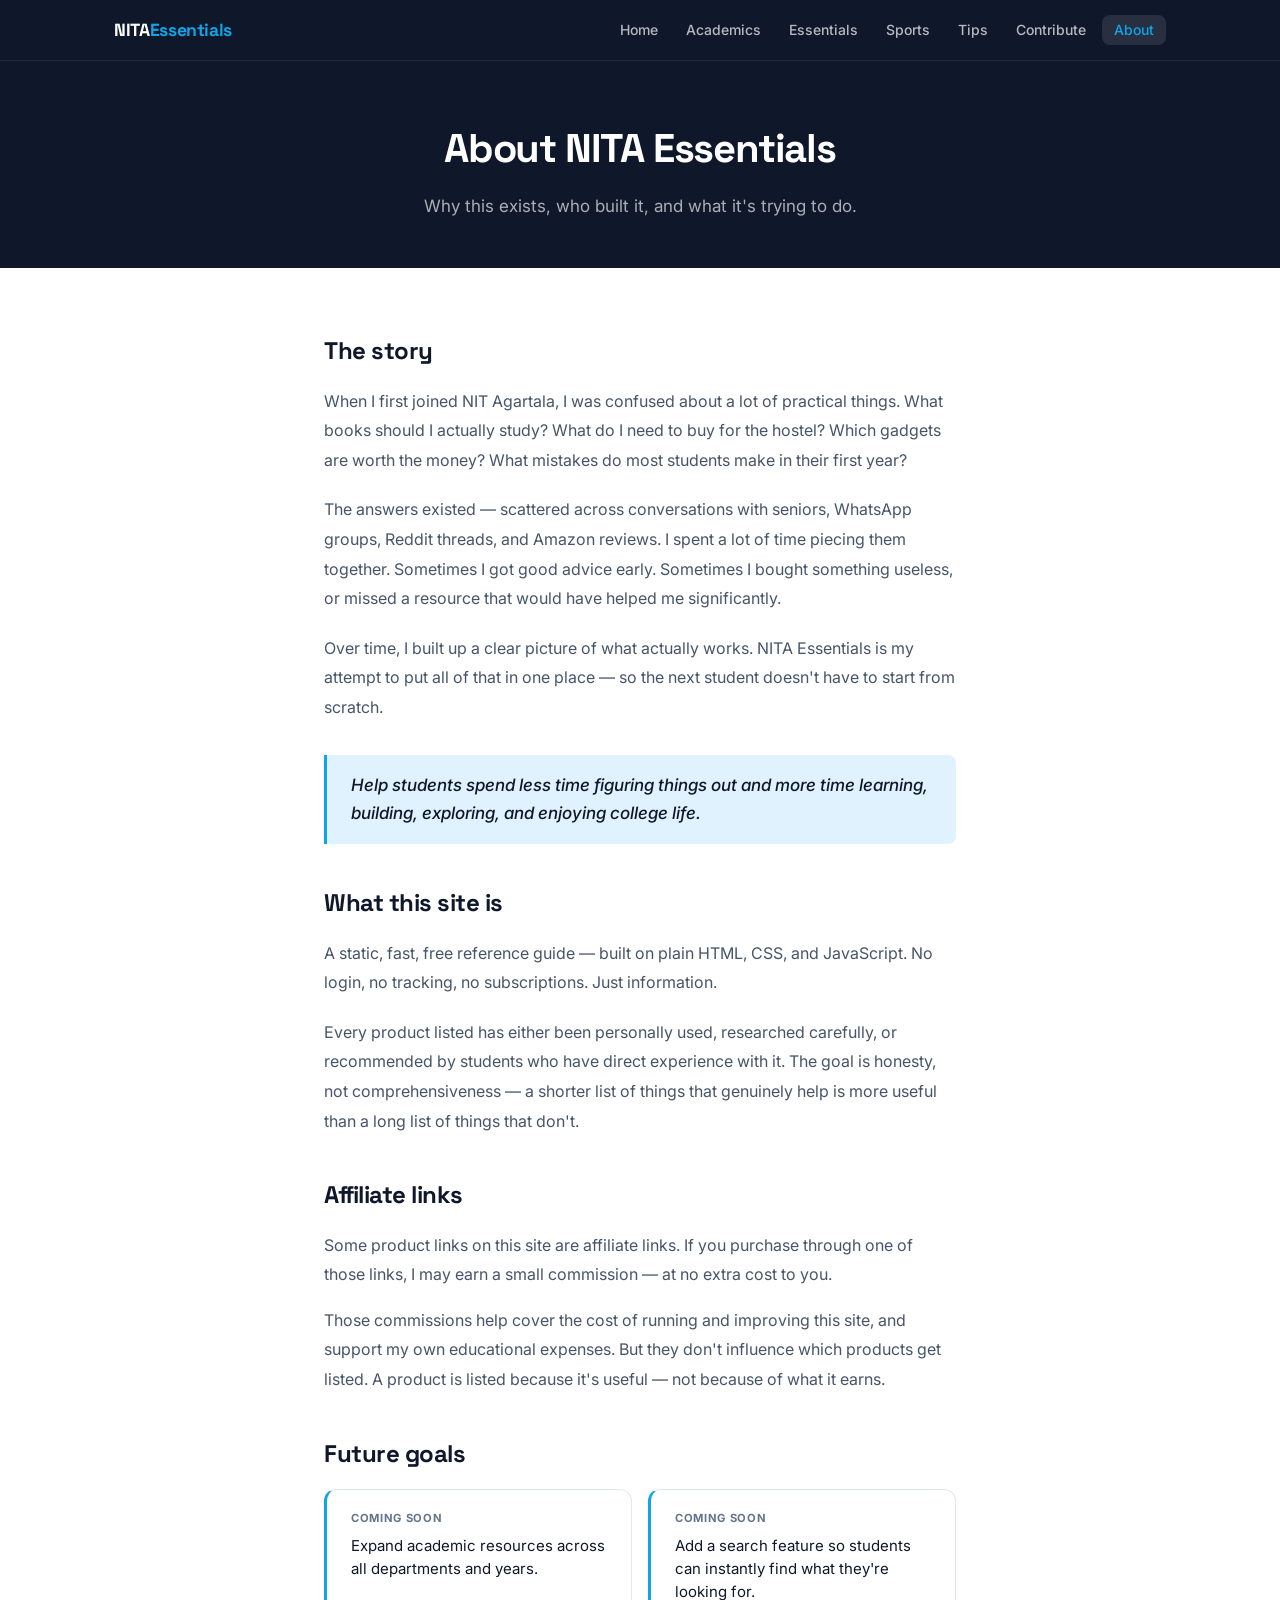
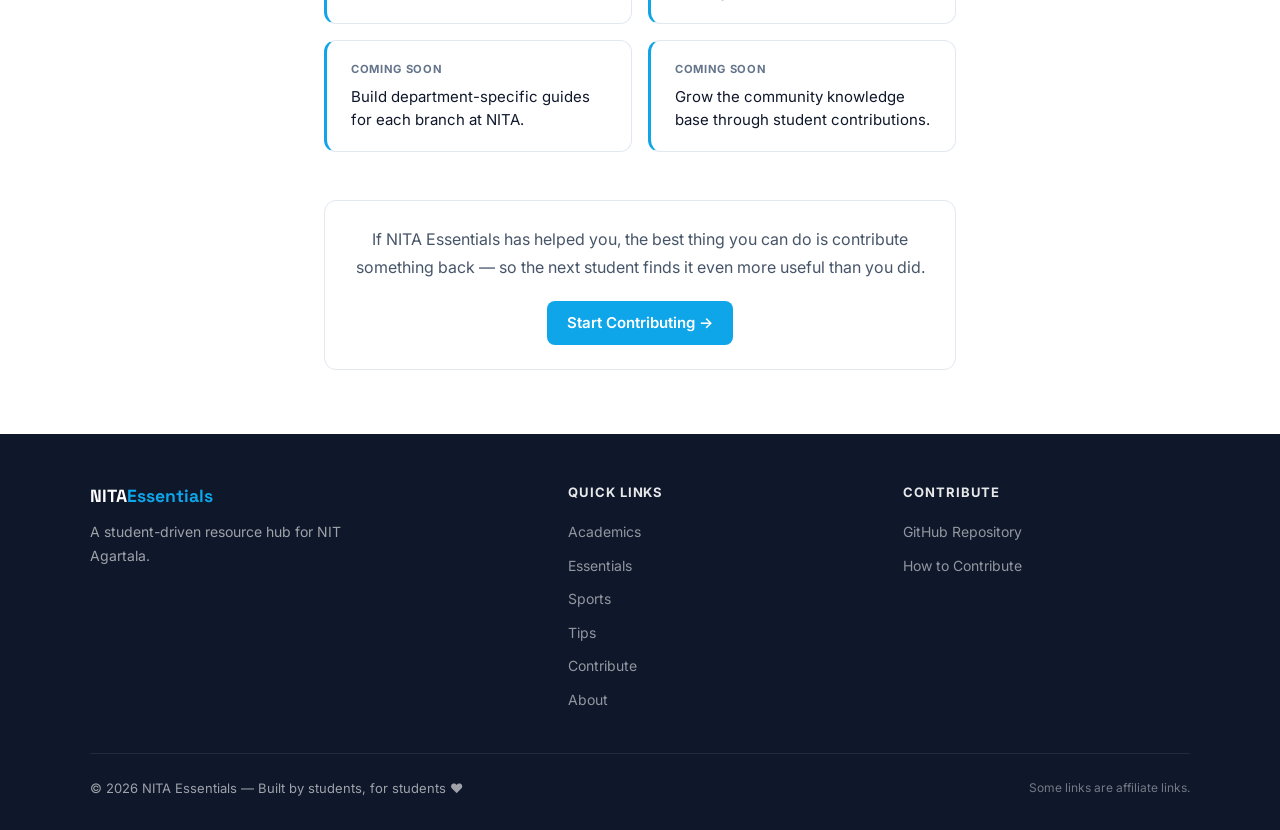
==== about.html @ 113d0b25 "Uploaded the whole version 1.0 of the website" ====
<!DOCTYPE html>
<html lang="en">
<head>
  <meta charset="UTF-8" />
  <meta name="viewport" content="width=device-width, initial-scale=1.0" />
  <title>About — NITA Essentials</title>
  <meta name="description" content="Why NITA Essentials was created, who it's for, and the story behind it." />
  <link rel="stylesheet" href="styles.css" />
</head>
<body>

<nav>
  <div class="nav-inner">
    <a href="index.html" class="nav-logo">NITA<span>Essentials</span></a>
    <button class="hamburger" id="hamburger" aria-label="Toggle menu">
      <span></span><span></span><span></span>
    </button>
    <ul class="nav-links" id="nav-links">
      <li><a href="index.html">Home</a></li>
      <li><a href="academics.html">Academics</a></li>
      <li><a href="essentials.html">Essentials</a></li>
      <li><a href="sports.html">Sports</a></li>
      <li><a href="tips.html">Tips</a></li>
      <li><a href="contribute.html">Contribute</a></li>
      <li><a href="about.html" class="active">About</a></li>
    </ul>
  </div>
</nav>

<div class="page-hero">
  <div class="container">
    <h1>About NITA Essentials</h1>
    <p>Why this exists, who built it, and what it's trying to do.</p>
  </div>
</div>

<section class="section section-alt">
  <div class="container" style="max-width:680px;">

    <h2 class="section-title" style="margin-bottom:1rem;">The story</h2>
    <p style="color:var(--text-light); line-height:1.85; margin-bottom:1.25rem; font-size:1rem;">When I first joined NIT Agartala, I was confused about a lot of practical things. What books should I actually study? What do I need to buy for the hostel? Which gadgets are worth the money? What mistakes do most students make in their first year?</p>
    <p style="color:var(--text-light); line-height:1.85; margin-bottom:1.25rem; font-size:1rem;">The answers existed — scattered across conversations with seniors, WhatsApp groups, Reddit threads, and Amazon reviews. I spent a lot of time piecing them together. Sometimes I got good advice early. Sometimes I bought something useless, or missed a resource that would have helped me significantly.</p>
    <p style="color:var(--text-light); line-height:1.85; margin-bottom:1.25rem; font-size:1rem;">Over time, I built up a clear picture of what actually works. NITA Essentials is my attempt to put all of that in one place — so the next student doesn't have to start from scratch.</p>

    <blockquote style="border-left:3px solid var(--teal); margin:2rem 0; padding:1rem 1.5rem; background:var(--teal-light); border-radius:0 var(--radius-sm) var(--radius-sm) 0;">
      <p style="font-size:1.0625rem; color:var(--navy); font-style:italic; font-weight:500; line-height:1.7;">Help students spend less time figuring things out and more time learning, building, exploring, and enjoying college life.</p>
    </blockquote>

    <h2 class="section-title" style="margin-bottom:1rem; margin-top:2.5rem;">What this site is</h2>
    <p style="color:var(--text-light); line-height:1.85; margin-bottom:1.25rem; font-size:1rem;">A static, fast, free reference guide — built on plain HTML, CSS, and JavaScript. No login, no tracking, no subscriptions. Just information.</p>
    <p style="color:var(--text-light); line-height:1.85; margin-bottom:1.25rem; font-size:1rem;">Every product listed has either been personally used, researched carefully, or recommended by students who have direct experience with it. The goal is honesty, not comprehensiveness — a shorter list of things that genuinely help is more useful than a long list of things that don't.</p>

    <h2 class="section-title" style="margin-bottom:1rem; margin-top:2.5rem;">Affiliate links</h2>
    <p style="color:var(--text-light); line-height:1.85; margin-bottom:1rem; font-size:1rem;">Some product links on this site are affiliate links. If you purchase through one of those links, I may earn a small commission — at no extra cost to you.</p>
    <p style="color:var(--text-light); line-height:1.85; margin-bottom:1rem; font-size:1rem;">Those commissions help cover the cost of running and improving this site, and support my own educational expenses. But they don't influence which products get listed. A product is listed because it's useful — not because of what it earns.</p>

    <h2 class="section-title" style="margin-bottom:1rem; margin-top:2.5rem;">Future goals</h2>
    <div class="tips-grid" style="margin-top:1rem;">
      <div class="tip-card">
        <div class="tip-category">Coming Soon</div>
        <p>Expand academic resources across all departments and years.</p>
      </div>
      <div class="tip-card">
        <div class="tip-category">Coming Soon</div>
        <p>Add a search feature so students can instantly find what they're looking for.</p>
      </div>
      <div class="tip-card">
        <div class="tip-category">Coming Soon</div>
        <p>Build department-specific guides for each branch at NITA.</p>
      </div>
      <div class="tip-card">
        <div class="tip-category">Coming Soon</div>
        <p>Grow the community knowledge base through student contributions.</p>
      </div>
    </div>

    <div style="margin-top:3rem; padding:1.5rem; background:var(--surface); border:1px solid var(--border); border-radius:var(--radius); text-align:center;">
      <p style="font-size:1rem; color:var(--text-light); margin-bottom:1.25rem; line-height:1.75;">If NITA Essentials has helped you, the best thing you can do is contribute something back — so the next student finds it even more useful than you did.</p>
      <a href="contribute.html" class="btn btn-primary">Start Contributing →</a>
    </div>

  </div>
</section>

<footer>
  <div class="footer-inner">
    <div class="footer-brand">
      <h3>NITA<span>Essentials</span></h3>
      <p>A student-driven resource hub for NIT Agartala.</p>
    </div>
    <div class="footer-col">
      <h4>Quick Links</h4>
      <ul>
        <li><a href="academics.html">Academics</a></li>
        <li><a href="essentials.html">Essentials</a></li>
        <li><a href="sports.html">Sports</a></li>
        <li><a href="tips.html">Tips</a></li>
        <li><a href="contribute.html">Contribute</a></li>
        <li><a href="about.html">About</a></li>
      </ul>
    </div>
    <div class="footer-col">
      <h4>Contribute</h4>
      <ul>
        <li><a href="https://github.com/" target="_blank">GitHub Repository</a></li>
        <li><a href="contribute.html">How to Contribute</a></li>
      </ul>
    </div>
  </div>
  <div class="footer-bottom">
    <span>© 2026 NITA Essentials — Built by students, for students ❤️</span>
    <span style="font-size:0.75rem; opacity:0.7;">Some links are affiliate links.</span>
  </div>
</footer>

<script>
  const hamburger = document.getElementById('hamburger');
  const navLinks = document.getElementById('nav-links');
  hamburger.addEventListener('click', () => navLinks.classList.toggle('open'));
</script>
</body>
</html>
---- styles.css ----
/* ===== NITA ESSENTIALS - Main Stylesheet ===== */
/* Design: Deep navy + electric teal + warm amber on off-white canvas */
/* Font stack: Space Grotesk display, Inter body */

@import url('https://fonts.googleapis.com/css2?family=Space+Grotesk:wght@400;500;600;700&family=Inter:wght@400;500;600&display=swap');

:root {
  --navy: #0f172a;
  --navy-mid: #1e293b;
  --teal: #0ea5e9;
  --teal-dark: #0284c7;
  --teal-light: #e0f2fe;
  --amber: #f59e0b;
  --amber-light: #fef3c7;
  --off-white: #f8fafc;
  --surface: #ffffff;
  --muted: #64748b;
  --border: #e2e8f0;
  --text: #0f172a;
  --text-light: #475569;
  --radius: 12px;
  --radius-sm: 8px;
  --shadow: 0 1px 3px rgba(0,0,0,0.07), 0 4px 12px rgba(0,0,0,0.06);
  --shadow-hover: 0 4px 12px rgba(14,165,233,0.15), 0 8px 24px rgba(0,0,0,0.1);
}

*, *::before, *::after { box-sizing: border-box; margin: 0; padding: 0; }

html { scroll-behavior: smooth; }

body {
  font-family: 'Inter', -apple-system, sans-serif;
  background: var(--off-white);
  color: var(--text);
  line-height: 1.6;
  font-size: 16px;
}

/* ===== NAVIGATION ===== */
nav {
  background: var(--navy);
  position: sticky;
  top: 0;
  z-index: 100;
  border-bottom: 1px solid rgba(255,255,255,0.08);
}

.nav-inner {
  max-width: 1100px;
  margin: 0 auto;
  padding: 0 1.5rem;
  display: flex;
  align-items: center;
  justify-content: space-between;
  height: 60px;
}

.nav-logo {
  font-family: 'Space Grotesk', sans-serif;
  font-weight: 700;
  font-size: 1.1rem;
  color: white;
  text-decoration: none;
  letter-spacing: -0.02em;
}

.nav-logo span { color: var(--teal); }

.nav-links {
  display: flex;
  gap: 0.25rem;
  list-style: none;
}

.nav-links a {
  color: rgba(255,255,255,0.7);
  text-decoration: none;
  padding: 0.4rem 0.75rem;
  border-radius: var(--radius-sm);
  font-size: 0.875rem;
  font-weight: 500;
  transition: all 0.15s;
}

.nav-links a:hover,
.nav-links a.active {
  color: white;
  background: rgba(255,255,255,0.1);
}

.nav-links a.active { color: var(--teal); }

.hamburger {
  display: none;
  flex-direction: column;
  gap: 5px;
  cursor: pointer;
  background: none;
  border: none;
  padding: 4px;
}

.hamburger span {
  display: block;
  width: 22px;
  height: 2px;
  background: white;
  border-radius: 2px;
  transition: all 0.25s;
}

/* ===== LAYOUT ===== */
.container {
  max-width: 1100px;
  margin: 0 auto;
  padding: 0 1.5rem;
}

.page-hero {
  background: var(--navy);
  padding: 3.5rem 1.5rem 3rem;
  text-align: center;
}

.page-hero h1 {
  font-family: 'Space Grotesk', sans-serif;
  font-size: clamp(1.75rem, 4vw, 2.5rem);
  font-weight: 700;
  color: white;
  letter-spacing: -0.03em;
  margin-bottom: 0.75rem;
}

.page-hero p {
  color: rgba(255,255,255,0.65);
  max-width: 520px;
  margin: 0 auto;
  font-size: 1.0625rem;
}

.section {
  padding: 4rem 1.5rem;
}

.section-alt { background: var(--surface); }

.section-title {
  font-family: 'Space Grotesk', sans-serif;
  font-size: 1.5rem;
  font-weight: 700;
  letter-spacing: -0.02em;
  margin-bottom: 0.5rem;
  color: var(--navy);
}

.section-sub {
  color: var(--muted);
  margin-bottom: 2.5rem;
  font-size: 0.9375rem;
}

/* ===== BUTTONS ===== */
.btn {
  display: inline-flex;
  align-items: center;
  gap: 0.4rem;
  padding: 0.625rem 1.25rem;
  border-radius: var(--radius-sm);
  font-weight: 600;
  font-size: 0.9375rem;
  text-decoration: none;
  transition: all 0.15s;
  cursor: pointer;
  border: none;
  font-family: inherit;
}

.btn-primary {
  background: var(--teal);
  color: white;
}

.btn-primary:hover {
  background: var(--teal-dark);
  transform: translateY(-1px);
  box-shadow: 0 4px 12px rgba(14,165,233,0.35);
}

.btn-outline {
  background: transparent;
  color: var(--teal);
  border: 1.5px solid var(--teal);
}

.btn-outline:hover {
  background: var(--teal-light);
}

.btn-ghost {
  background: rgba(255,255,255,0.1);
  color: white;
  border: 1.5px solid rgba(255,255,255,0.2);
}

.btn-ghost:hover {
  background: rgba(255,255,255,0.18);
}

.btn-sm {
  padding: 0.4rem 0.875rem;
  font-size: 0.8125rem;
}

/* ===== CARDS ===== */
.card-grid {
  display: grid;
  grid-template-columns: repeat(auto-fill, minmax(300px, 1fr));
  gap: 1.25rem;
}

.card {
  background: var(--surface);
  border: 1px solid var(--border);
  border-radius: var(--radius);
  padding: 1.5rem;
  transition: all 0.2s;
}

.card:hover {
  border-color: var(--teal);
  box-shadow: var(--shadow-hover);
  transform: translateY(-2px);
}

.card-icon {
  width: 44px;
  height: 44px;
  background: var(--teal-light);
  border-radius: 10px;
  display: flex;
  align-items: center;
  justify-content: center;
  font-size: 1.25rem;
  margin-bottom: 1rem;
}

.card h3 {
  font-family: 'Space Grotesk', sans-serif;
  font-size: 1.0625rem;
  font-weight: 600;
  margin-bottom: 0.5rem;
  letter-spacing: -0.01em;
}

.card p {
  color: var(--text-light);
  font-size: 0.875rem;
  line-height: 1.6;
  margin-bottom: 1.25rem;
}

.card-tags {
  display: flex;
  flex-wrap: wrap;
  gap: 0.375rem;
  margin-bottom: 1.25rem;
}

.tag {
  font-size: 0.75rem;
  font-weight: 500;
  padding: 0.2rem 0.6rem;
  border-radius: 999px;
  background: var(--teal-light);
  color: var(--teal-dark);
}

.tag-amber {
  background: var(--amber-light);
  color: #92400e;
}

/* ===== PRODUCT CARDS ===== */
.product-grid {
  display: grid;
  grid-template-columns: repeat(auto-fill, minmax(260px, 1fr));
  gap: 1.25rem;
}

.product-card {
  background: var(--surface);
  border: 1px solid var(--border);
  border-radius: var(--radius);
  overflow: hidden;
  transition: all 0.2s;
  display: flex;
  flex-direction: column;
}

.product-card:hover {
  border-color: var(--teal);
  box-shadow: var(--shadow-hover);
  transform: translateY(-2px);
}

.product-img {
  width: 100%;
  height: 200px;
  object-fit: contain;
  background: #f1f5f9;
  padding: 1rem;
}

.product-img-placeholder {
  width: 100%;
  height: 200px;
  background: linear-gradient(135deg, #e2e8f0, #cbd5e1);
  display: flex;
  align-items: center;
  justify-content: center;
  font-size: 2.5rem;
}

.product-body {
  padding: 1.25rem;
  flex: 1;
  display: flex;
  flex-direction: column;
}

.product-cat {
  font-size: 0.75rem;
  font-weight: 600;
  text-transform: uppercase;
  letter-spacing: 0.05em;
  color: var(--teal-dark);
  margin-bottom: 0.4rem;
}

.product-name {
  font-family: 'Space Grotesk', sans-serif;
  font-size: 1rem;
  font-weight: 600;
  letter-spacing: -0.01em;
  margin-bottom: 0.625rem;
  color: var(--navy);
  line-height: 1.4;
}

.product-desc {
  font-size: 0.8125rem;
  color: var(--text-light);
  line-height: 1.55;
  margin-bottom: 1rem;
  flex: 1;
}

.product-footer {
  display: flex;
  align-items: center;
  justify-content: space-between;
  gap: 0.5rem;
  margin-top: auto;
}

/* ===== TIPS ===== */
.tips-grid {
  display: grid;
  grid-template-columns: repeat(auto-fill, minmax(280px, 1fr));
  gap: 1rem;
}

.tip-card {
  background: var(--surface);
  border: 1px solid var(--border);
  border-radius: var(--radius);
  padding: 1.25rem 1.25rem 1.25rem 1.5rem;
  border-left: 3px solid var(--teal);
  transition: all 0.15s;
}

.tip-card:hover {
  box-shadow: var(--shadow);
  border-left-color: var(--amber);
}

.tip-category {
  font-size: 0.7rem;
  font-weight: 700;
  text-transform: uppercase;
  letter-spacing: 0.06em;
  color: var(--muted);
  margin-bottom: 0.35rem;
}

.tip-card p {
  font-size: 0.9375rem;
  color: var(--text);
  line-height: 1.55;
}

/* ===== ACCORDION ===== */
.accordion-item {
  border: 1px solid var(--border);
  border-radius: var(--radius-sm);
  margin-bottom: 0.5rem;
  overflow: hidden;
}

.accordion-header {
  width: 100%;
  background: var(--surface);
  border: none;
  padding: 1rem 1.25rem;
  text-align: left;
  font-family: 'Space Grotesk', sans-serif;
  font-size: 1rem;
  font-weight: 600;
  color: var(--navy);
  cursor: pointer;
  display: flex;
  justify-content: space-between;
  align-items: center;
  transition: background 0.15s;
}

.accordion-header:hover { background: #f8fafc; }

.accordion-header.open { background: var(--teal-light); color: var(--teal-dark); }

.accordion-icon {
  font-size: 1.25rem;
  transition: transform 0.2s;
  flex-shrink: 0;
}

.accordion-header.open .accordion-icon { transform: rotate(45deg); }

.accordion-body {
  display: none;
  padding: 0 1.25rem 1.25rem;
  background: var(--surface);
}

.accordion-body.open { display: block; }

/* ===== CATEGORY FILTER ===== */
.filter-bar {
  display: flex;
  flex-wrap: wrap;
  gap: 0.5rem;
  margin-bottom: 2rem;
}

.filter-btn {
  padding: 0.4rem 1rem;
  border-radius: 999px;
  border: 1.5px solid var(--border);
  background: var(--surface);
  color: var(--muted);
  font-size: 0.875rem;
  font-weight: 500;
  cursor: pointer;
  transition: all 0.15s;
  font-family: inherit;
}

.filter-btn:hover,
.filter-btn.active {
  border-color: var(--teal);
  color: var(--teal-dark);
  background: var(--teal-light);
}

/* ===== HERO (index) ===== */
.hero {
  background: var(--navy);
  padding: 5rem 1.5rem 4.5rem;
  position: relative;
  overflow: hidden;
}

.hero::before {
  content: '';
  position: absolute;
  top: -60px;
  right: -80px;
  width: 400px;
  height: 400px;
  background: radial-gradient(circle, rgba(14,165,233,0.12) 0%, transparent 70%);
  pointer-events: none;
}

.hero-inner {
  max-width: 680px;
  margin: 0 auto;
  text-align: center;
  position: relative;
}

.hero-eyebrow {
  display: inline-block;
  background: rgba(14,165,233,0.15);
  color: var(--teal);
  font-size: 0.75rem;
  font-weight: 700;
  text-transform: uppercase;
  letter-spacing: 0.1em;
  padding: 0.35rem 0.875rem;
  border-radius: 999px;
  margin-bottom: 1.5rem;
  border: 1px solid rgba(14,165,233,0.25);
}

.hero h1 {
  font-family: 'Space Grotesk', sans-serif;
  font-size: clamp(2rem, 5vw, 3.25rem);
  font-weight: 700;
  color: white;
  letter-spacing: -0.04em;
  line-height: 1.15;
  margin-bottom: 1.25rem;
}

.hero h1 span { color: var(--teal); }

.hero p {
  color: rgba(255,255,255,0.65);
  font-size: 1.0625rem;
  max-width: 520px;
  margin: 0 auto 2.25rem;
  line-height: 1.7;
}

.hero-btns {
  display: flex;
  gap: 0.75rem;
  justify-content: center;
  flex-wrap: wrap;
}

/* ===== STATS BAR ===== */
.stats-bar {
  background: var(--surface);
  border-bottom: 1px solid var(--border);
  padding: 1.5rem;
}

.stats-inner {
  max-width: 1100px;
  margin: 0 auto;
  display: flex;
  justify-content: center;
  gap: 3rem;
  flex-wrap: wrap;
}

.stat {
  text-align: center;
}

.stat-num {
  font-family: 'Space Grotesk', sans-serif;
  font-size: 1.5rem;
  font-weight: 700;
  color: var(--navy);
  display: block;
}

.stat-label {
  font-size: 0.8125rem;
  color: var(--muted);
}

/* ===== FOOTER ===== */
footer {
  background: var(--navy);
  color: rgba(255,255,255,0.6);
  padding: 3rem 1.5rem 2rem;
}

.footer-inner {
  max-width: 1100px;
  margin: 0 auto;
  display: grid;
  grid-template-columns: 1.5fr 1fr 1fr;
  gap: 3rem;
}

.footer-brand h3 {
  font-family: 'Space Grotesk', sans-serif;
  font-size: 1.1rem;
  font-weight: 700;
  color: white;
  margin-bottom: 0.625rem;
}

.footer-brand h3 span { color: var(--teal); }

.footer-brand p {
  font-size: 0.875rem;
  line-height: 1.65;
  max-width: 280px;
}

.footer-col h4 {
  font-size: 0.8125rem;
  font-weight: 700;
  text-transform: uppercase;
  letter-spacing: 0.07em;
  color: rgba(255,255,255,0.9);
  margin-bottom: 1rem;
}

.footer-col ul {
  list-style: none;
  display: flex;
  flex-direction: column;
  gap: 0.5rem;
}

.footer-col a {
  color: rgba(255,255,255,0.55);
  text-decoration: none;
  font-size: 0.875rem;
  transition: color 0.15s;
}

.footer-col a:hover { color: var(--teal); }

.footer-bottom {
  max-width: 1100px;
  margin: 2.5rem auto 0;
  padding-top: 1.5rem;
  border-top: 1px solid rgba(255,255,255,0.08);
  font-size: 0.8125rem;
  display: flex;
  justify-content: space-between;
  align-items: center;
  flex-wrap: wrap;
  gap: 0.5rem;
}

/* ===== CONTRIBUTE PAGE ===== */
.steps-list {
  display: flex;
  flex-direction: column;
  gap: 1.25rem;
  counter-reset: steps;
}

.step-item {
  display: flex;
  gap: 1.25rem;
  align-items: flex-start;
}

.step-num {
  width: 36px;
  height: 36px;
  border-radius: 50%;
  background: var(--teal);
  color: white;
  font-weight: 700;
  font-size: 0.875rem;
  display: flex;
  align-items: center;
  justify-content: center;
  flex-shrink: 0;
  margin-top: 2px;
}

.step-text h4 {
  font-weight: 600;
  margin-bottom: 0.25rem;
  font-size: 0.9375rem;
}

.step-text p {
  font-size: 0.875rem;
  color: var(--text-light);
}

/* ===== NOTICE BOX ===== */
.notice {
  background: var(--amber-light);
  border: 1px solid #fcd34d;
  border-radius: var(--radius-sm);
  padding: 1rem 1.25rem;
  font-size: 0.875rem;
  color: #78350f;
  display: flex;
  gap: 0.625rem;
  align-items: flex-start;
}

/* ===== MOBILE ===== */
@media (max-width: 768px) {
  .nav-links {
    display: none;
    position: absolute;
    top: 60px;
    left: 0;
    right: 0;
    background: var(--navy-mid);
    flex-direction: column;
    padding: 1rem;
    border-bottom: 1px solid rgba(255,255,255,0.1);
    gap: 0.25rem;
  }

  .nav-links.open { display: flex; }

  .hamburger { display: flex; }

  .footer-inner {
    grid-template-columns: 1fr;
    gap: 2rem;
  }

  .stats-inner { gap: 1.5rem; }
}

@media (max-width: 480px) {
  .hero { padding: 3.5rem 1rem 3rem; }
  .section { padding: 2.5rem 1rem; }
  .page-hero { padding: 2.5rem 1rem 2rem; }
  .product-grid, .card-grid, .tips-grid {
    grid-template-columns: 1fr;
  }
}
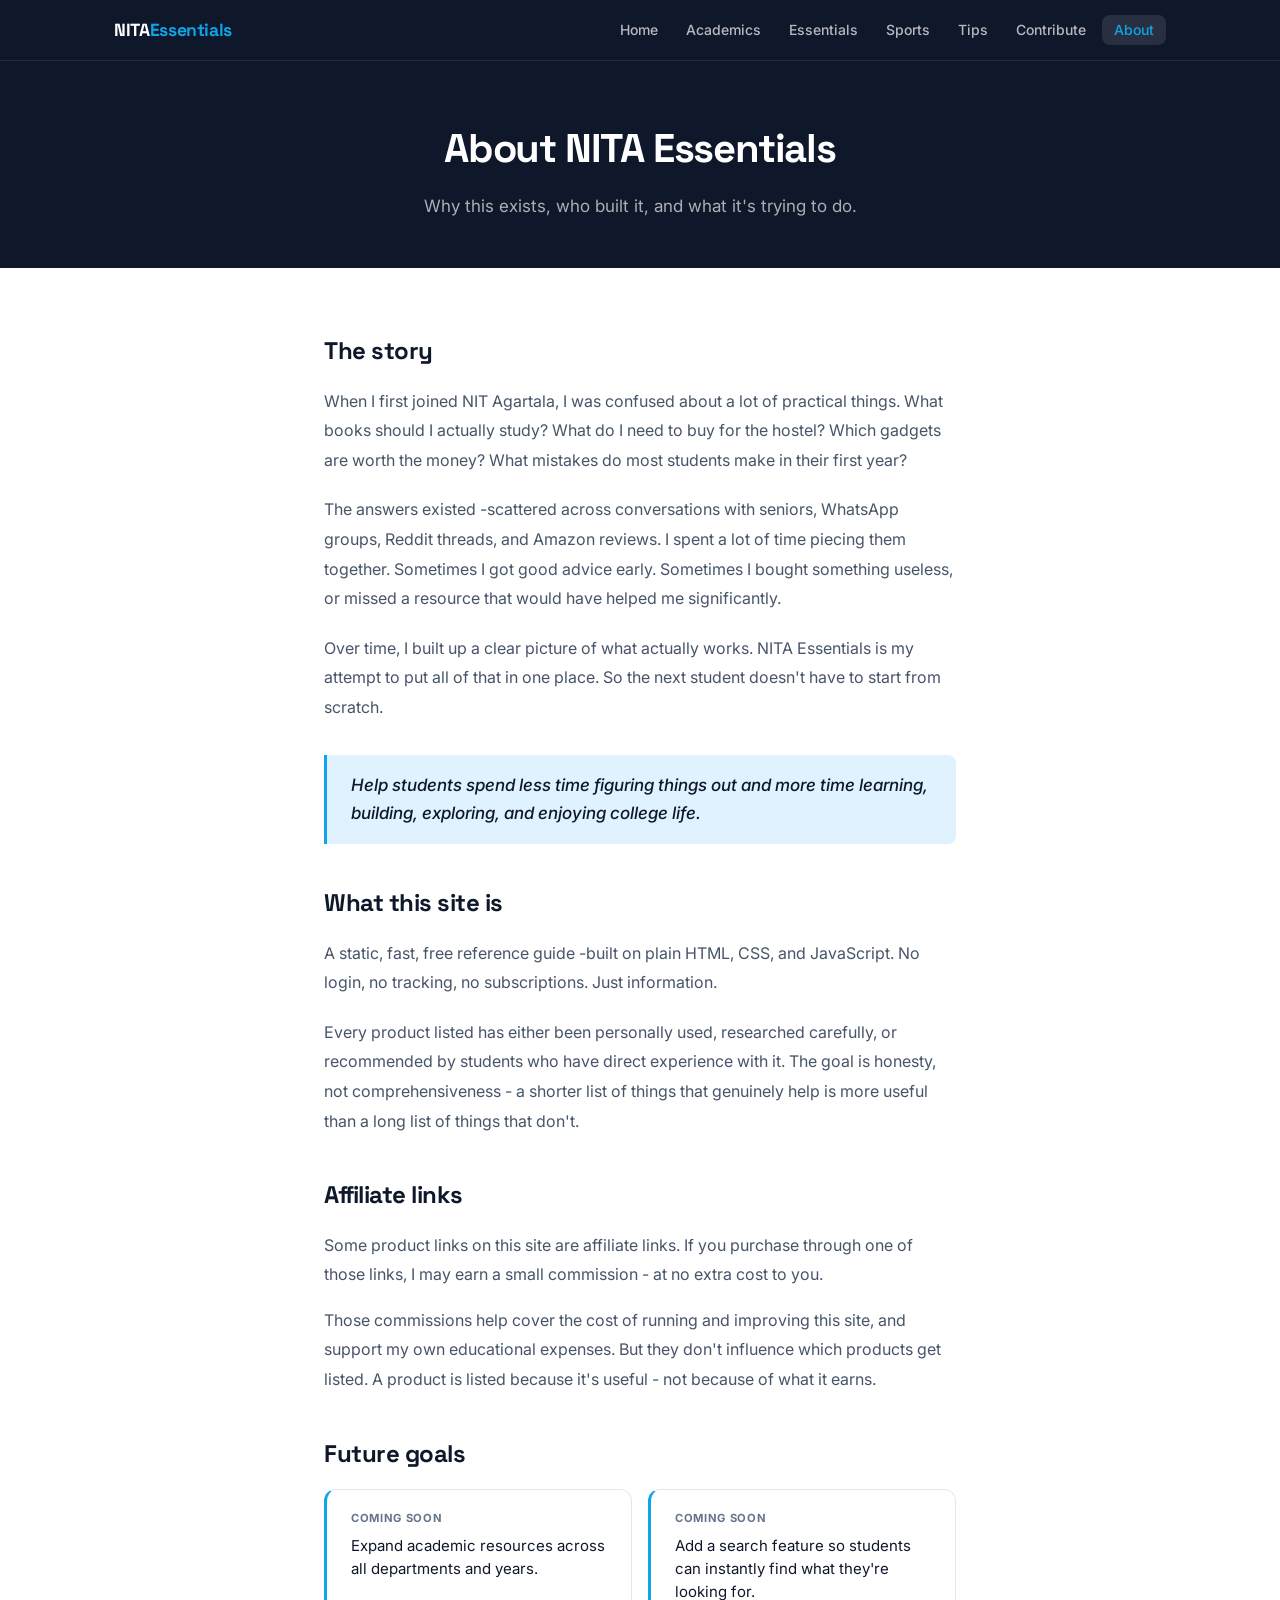
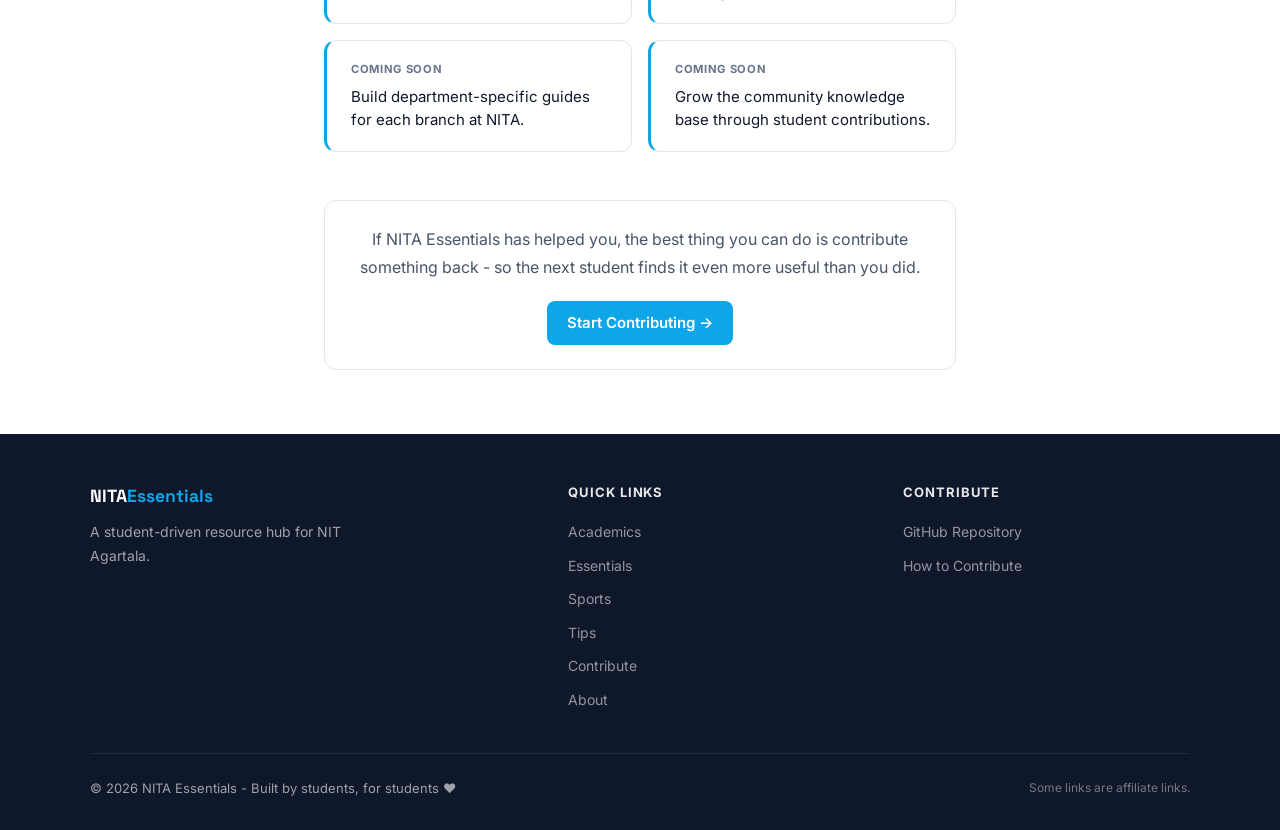
==== commit cdb342b2: "Merge pull request #18 from alif2606/alif-fetures-check Added NITA Essentials icon in each page" ====
--- a/about.html
+++ b/about.html
@@ -3,9 +3,14 @@
 <head>
   <meta charset="UTF-8" />
   <meta name="viewport" content="width=device-width, initial-scale=1.0" />
-  <title>About — NITA Essentials</title>
+  <title>About -National Institute of Technology Agartala Essentials</title>
   <meta name="description" content="Why NITA Essentials was created, who it's for, and the story behind it." />
   <link rel="stylesheet" href="styles.css" />
+  <!-- ICON For NITA-Essential -->
+   <link rel="apple-touch-icon" sizes="180x180" href="./icon/apple-touch-icon.png">
+    <link rel="icon" type="image/png" sizes="32x32" href="./icon/favicon-32x32.png">
+    <link rel="icon" type="image/png" sizes="16x16" href="./icon/favicon-16x16.png">
+    <link rel="manifest" href="./icon/site.webmanifest">
 </head>
 <body>
 
@@ -39,20 +44,20 @@
 
     <h2 class="section-title" style="margin-bottom:1rem;">The story</h2>
     <p style="color:var(--text-light); line-height:1.85; margin-bottom:1.25rem; font-size:1rem;">When I first joined NIT Agartala, I was confused about a lot of practical things. What books should I actually study? What do I need to buy for the hostel? Which gadgets are worth the money? What mistakes do most students make in their first year?</p>
-    <p style="color:var(--text-light); line-height:1.85; margin-bottom:1.25rem; font-size:1rem;">The answers existed — scattered across conversations with seniors, WhatsApp groups, Reddit threads, and Amazon reviews. I spent a lot of time piecing them together. Sometimes I got good advice early. Sometimes I bought something useless, or missed a resource that would have helped me significantly.</p>
-    <p style="color:var(--text-light); line-height:1.85; margin-bottom:1.25rem; font-size:1rem;">Over time, I built up a clear picture of what actually works. NITA Essentials is my attempt to put all of that in one place — so the next student doesn't have to start from scratch.</p>
+    <p style="color:var(--text-light); line-height:1.85; margin-bottom:1.25rem; font-size:1rem;">The answers existed -scattered across conversations with seniors, WhatsApp groups, Reddit threads, and Amazon reviews. I spent a lot of time piecing them together. Sometimes I got good advice early. Sometimes I bought something useless, or missed a resource that would have helped me significantly.</p>
+    <p style="color:var(--text-light); line-height:1.85; margin-bottom:1.25rem; font-size:1rem;">Over time, I built up a clear picture of what actually works. NITA Essentials is my attempt to put all of that in one place. So the next student doesn't have to start from scratch.</p>
 
     <blockquote style="border-left:3px solid var(--teal); margin:2rem 0; padding:1rem 1.5rem; background:var(--teal-light); border-radius:0 var(--radius-sm) var(--radius-sm) 0;">
       <p style="font-size:1.0625rem; color:var(--navy); font-style:italic; font-weight:500; line-height:1.7;">Help students spend less time figuring things out and more time learning, building, exploring, and enjoying college life.</p>
     </blockquote>
 
     <h2 class="section-title" style="margin-bottom:1rem; margin-top:2.5rem;">What this site is</h2>
-    <p style="color:var(--text-light); line-height:1.85; margin-bottom:1.25rem; font-size:1rem;">A static, fast, free reference guide — built on plain HTML, CSS, and JavaScript. No login, no tracking, no subscriptions. Just information.</p>
-    <p style="color:var(--text-light); line-height:1.85; margin-bottom:1.25rem; font-size:1rem;">Every product listed has either been personally used, researched carefully, or recommended by students who have direct experience with it. The goal is honesty, not comprehensiveness — a shorter list of things that genuinely help is more useful than a long list of things that don't.</p>
+    <p style="color:var(--text-light); line-height:1.85; margin-bottom:1.25rem; font-size:1rem;">A static, fast, free reference guide -built on plain HTML, CSS, and JavaScript. No login, no tracking, no subscriptions. Just information.</p>
+    <p style="color:var(--text-light); line-height:1.85; margin-bottom:1.25rem; font-size:1rem;">Every product listed has either been personally used, researched carefully, or recommended by students who have direct experience with it. The goal is honesty, not comprehensiveness - a shorter list of things that genuinely help is more useful than a long list of things that don't.</p>
 
     <h2 class="section-title" style="margin-bottom:1rem; margin-top:2.5rem;">Affiliate links</h2>
-    <p style="color:var(--text-light); line-height:1.85; margin-bottom:1rem; font-size:1rem;">Some product links on this site are affiliate links. If you purchase through one of those links, I may earn a small commission — at no extra cost to you.</p>
-    <p style="color:var(--text-light); line-height:1.85; margin-bottom:1rem; font-size:1rem;">Those commissions help cover the cost of running and improving this site, and support my own educational expenses. But they don't influence which products get listed. A product is listed because it's useful — not because of what it earns.</p>
+    <p style="color:var(--text-light); line-height:1.85; margin-bottom:1rem; font-size:1rem;">Some product links on this site are affiliate links. If you purchase through one of those links, I may earn a small commission - at no extra cost to you.</p>
+    <p style="color:var(--text-light); line-height:1.85; margin-bottom:1rem; font-size:1rem;">Those commissions help cover the cost of running and improving this site, and support my own educational expenses. But they don't influence which products get listed. A product is listed because it's useful - not because of what it earns.</p>
 
     <h2 class="section-title" style="margin-bottom:1rem; margin-top:2.5rem;">Future goals</h2>
     <div class="tips-grid" style="margin-top:1rem;">
@@ -75,7 +80,7 @@
     </div>
 
     <div style="margin-top:3rem; padding:1.5rem; background:var(--surface); border:1px solid var(--border); border-radius:var(--radius); text-align:center;">
-      <p style="font-size:1rem; color:var(--text-light); margin-bottom:1.25rem; line-height:1.75;">If NITA Essentials has helped you, the best thing you can do is contribute something back — so the next student finds it even more useful than you did.</p>
+      <p style="font-size:1rem; color:var(--text-light); margin-bottom:1.25rem; line-height:1.75;">If NITA Essentials has helped you, the best thing you can do is contribute something back - so the next student finds it even more useful than you did.</p>
       <a href="contribute.html" class="btn btn-primary">Start Contributing →</a>
     </div>
 
@@ -102,13 +107,13 @@
     <div class="footer-col">
       <h4>Contribute</h4>
       <ul>
-        <li><a href="https://github.com/" target="_blank">GitHub Repository</a></li>
+        <li><a href="https://github.com/nita-essentials/nita-essentials.github.io" target="_blank">GitHub Repository</a></li>
         <li><a href="contribute.html">How to Contribute</a></li>
       </ul>
     </div>
   </div>
   <div class="footer-bottom">
-    <span>© 2026 NITA Essentials — Built by students, for students ❤️</span>
+    <span>© 2026 NITA Essentials - Built by students, for students ❤️</span>
     <span style="font-size:0.75rem; opacity:0.7;">Some links are affiliate links.</span>
   </div>
 </footer>
@@ -118,5 +123,7 @@
   const navLinks = document.getElementById('nav-links');
   hamburger.addEventListener('click', () => navLinks.classList.toggle('open'));
 </script>
+
+<script src="notices.js"></script>
 </body>
 </html>
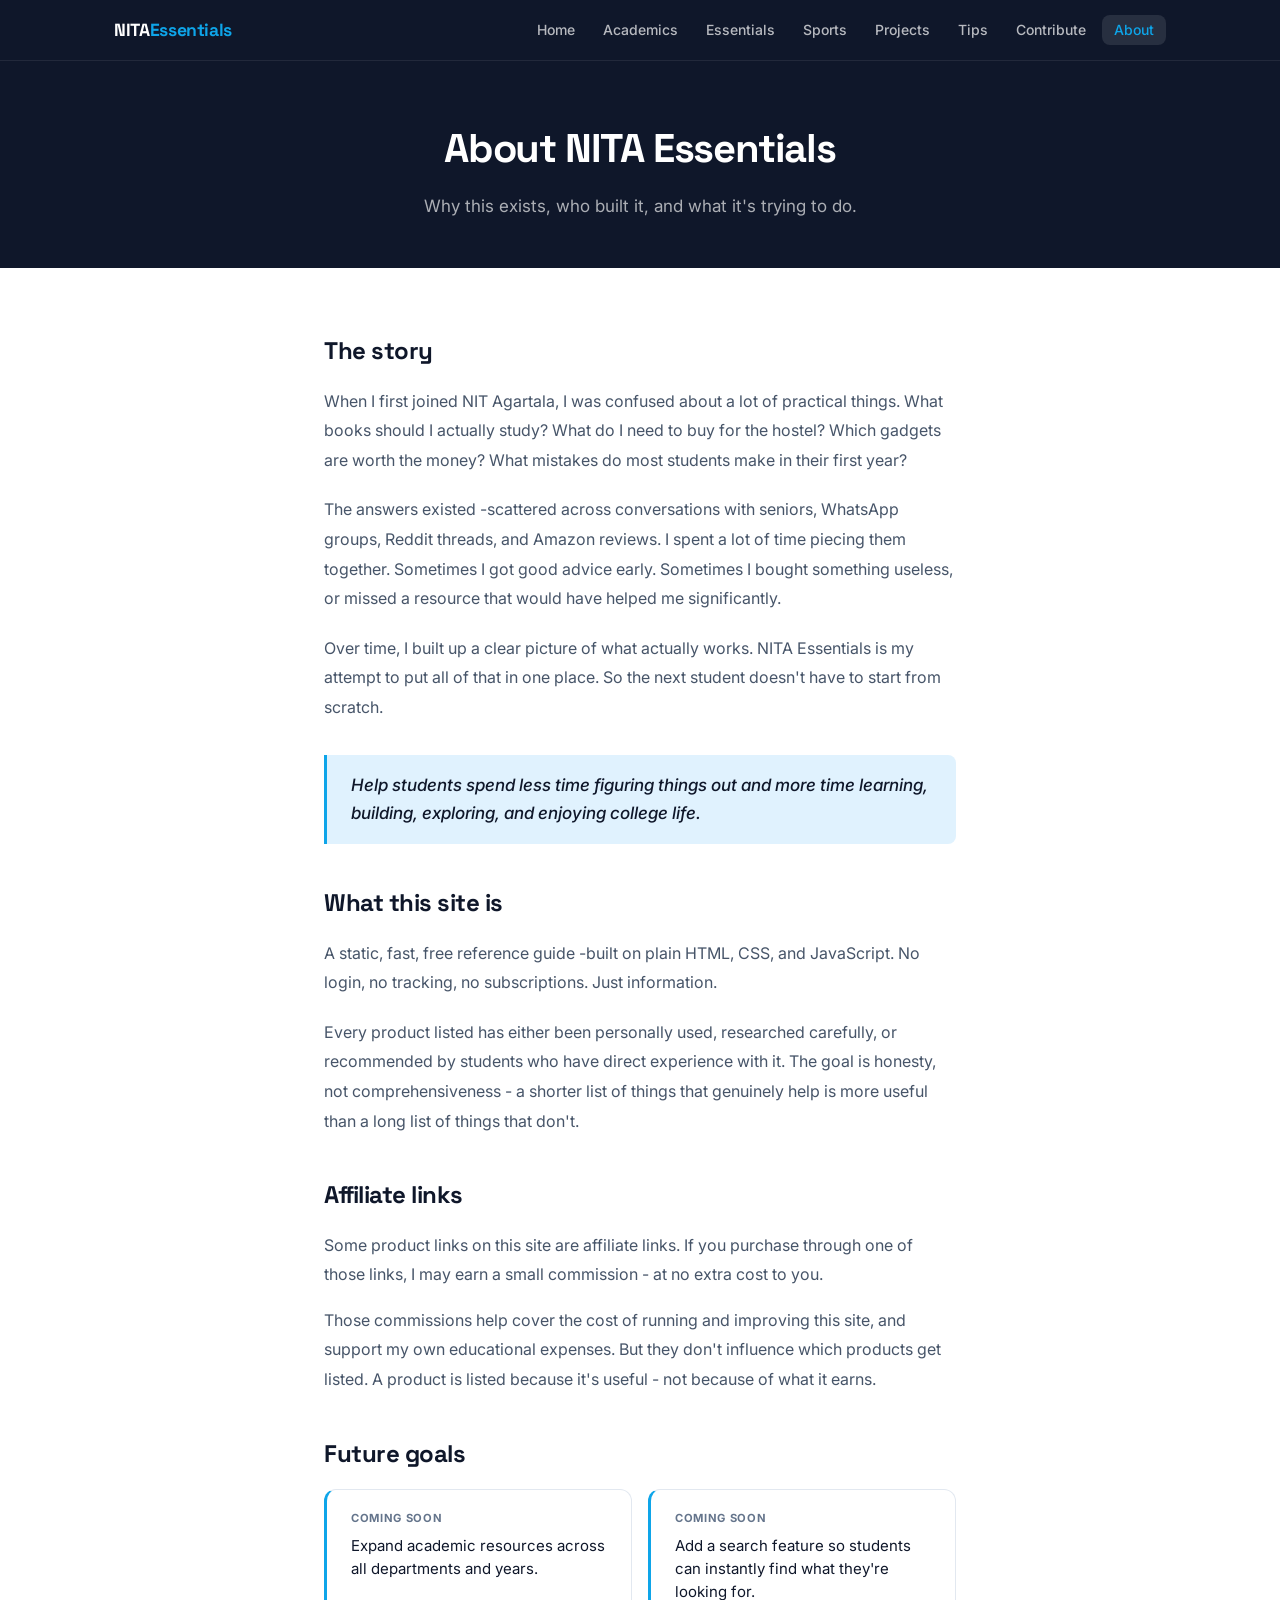
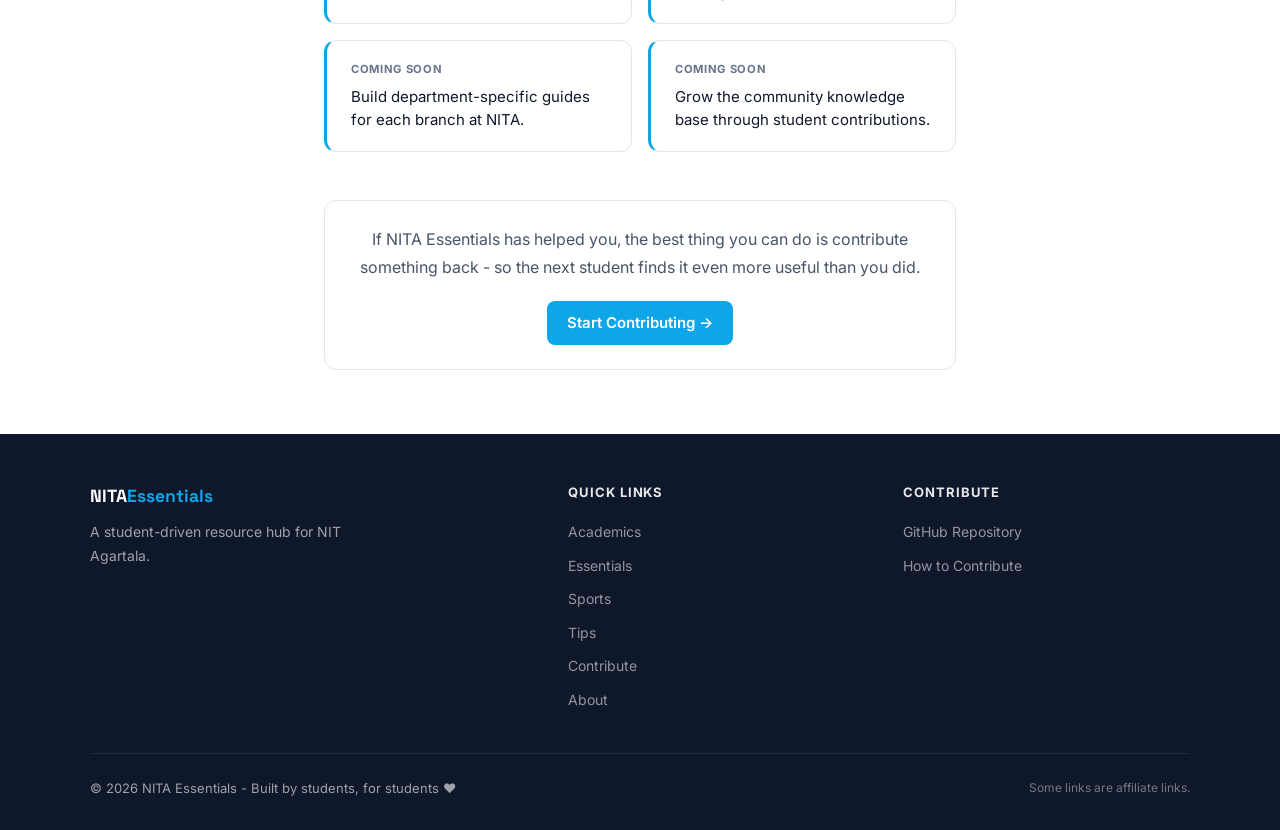
==== commit 76cbffb1: "Merge pull request #47 from alif2606/alif-fetures-check Alif fetures check" ====
--- a/about.html
+++ b/about.html
@@ -5,12 +5,23 @@
   <meta name="viewport" content="width=device-width, initial-scale=1.0" />
   <title>About -National Institute of Technology Agartala Essentials</title>
   <meta name="description" content="Why NITA Essentials was created, who it's for, and the story behind it." />
-  <link rel="stylesheet" href="styles.css" />
+  <link rel="stylesheet" href="./css/styles.css" />
   <!-- ICON For NITA-Essential -->
    <link rel="apple-touch-icon" sizes="180x180" href="./icon/apple-touch-icon.png">
     <link rel="icon" type="image/png" sizes="32x32" href="./icon/favicon-32x32.png">
     <link rel="icon" type="image/png" sizes="16x16" href="./icon/favicon-16x16.png">
     <link rel="manifest" href="./icon/site.webmanifest">
+    
+  <!-- Google tag (gtag.js) -->
+    <script async src="https://www.googletagmanager.com/gtag/js?id=G-L8GYV0HE63"></script>
+    <script>
+      window.dataLayer = window.dataLayer || [];
+      function gtag(){dataLayer.push(arguments);}
+      gtag('js', new Date());
+
+      gtag('config', 'G-L8GYV0HE63');
+    </script>
+ 
 </head>
 <body>
 
@@ -25,6 +36,7 @@
       <li><a href="academics.html">Academics</a></li>
       <li><a href="essentials.html">Essentials</a></li>
       <li><a href="sports.html">Sports</a></li>
+      <li><a href="projects.html">Projects</a></li>
       <li><a href="tips.html">Tips</a></li>
       <li><a href="contribute.html">Contribute</a></li>
       <li><a href="about.html" class="active">About</a></li>
--- a/css/styles.css
+++ b/css/styles.css
@@ -0,0 +1,1111 @@
+/* ===== NITA ESSENTIALS - Main Stylesheet ===== */
+/* Design: Deep navy + electric teal + warm amber on off-white canvas */
+/* Font stack: Space Grotesk display, Inter body */
+
+@import url('https://fonts.googleapis.com/css2?family=Space+Grotesk:wght@400;500;600;700&family=Inter:wght@400;500;600&display=swap');
+
+:root {
+  --navy: #0f172a;
+  --navy-mid: #1e293b;
+  --teal: #0ea5e9;
+  --teal-dark: #0284c7;
+  --teal-light: #e0f2fe;
+  --amber: #f59e0b;
+  --amber-light: #fef3c7;
+  --off-white: #f8fafc;
+  --surface: #ffffff;
+  --muted: #64748b;
+  --border: #e2e8f0;
+  --text: #0f172a;
+  --text-light: #475569;
+  --radius: 12px;
+  --radius-sm: 8px;
+  --shadow: 0 1px 3px rgba(0,0,0,0.07), 0 4px 12px rgba(0,0,0,0.06);
+  --shadow-hover: 0 4px 12px rgba(14,165,233,0.15), 0 8px 24px rgba(0,0,0,0.1);
+}
+
+*, *::before, *::after { box-sizing: border-box; margin: 0; padding: 0; }
+
+html { scroll-behavior: smooth; }
+
+body {
+  font-family: 'Inter', -apple-system, sans-serif;
+  background: var(--off-white);
+  color: var(--text);
+  line-height: 1.6;
+  font-size: 16px;
+}
+
+/* ===== NAVIGATION ===== */
+nav {
+  background: var(--navy);
+  position: sticky;
+  top: 0;
+  z-index: 100;
+  border-bottom: 1px solid rgba(255,255,255,0.08);
+}
+
+.nav-inner {
+  max-width: 1100px;
+  margin: 0 auto;
+  padding: 0 1.5rem;
+  display: flex;
+  align-items: center;
+  justify-content: space-between;
+  height: 60px;
+}
+
+.nav-logo {
+  font-family: 'Space Grotesk', sans-serif;
+  font-weight: 700;
+  font-size: 1.1rem;
+  color: white;
+  text-decoration: none;
+  letter-spacing: -0.02em;
+}
+
+.nav-logo span { color: var(--teal); }
+
+.nav-links {
+  display: flex;
+  gap: 0.25rem;
+  list-style: none;
+}
+
+.nav-links a {
+  color: rgba(255,255,255,0.7);
+  text-decoration: none;
+  padding: 0.4rem 0.75rem;
+  border-radius: var(--radius-sm);
+  font-size: 0.875rem;
+  font-weight: 500;
+  transition: all 0.15s;
+}
+
+.nav-links a:hover,
+.nav-links a.active {
+  color: white;
+  background: rgba(255,255,255,0.1);
+}
+
+.nav-links a.active { color: var(--teal); }
+
+.hamburger {
+  display: none;
+  flex-direction: column;
+  gap: 5px;
+  cursor: pointer;
+  background: none;
+  border: none;
+  padding: 4px;
+}
+
+.hamburger span {
+  display: block;
+  width: 22px;
+  height: 2px;
+  background: white;
+  border-radius: 2px;
+  transition: all 0.25s;
+}
+
+/* ===== LAYOUT ===== */
+.container {
+  max-width: 1100px;
+  margin: 0 auto;
+  padding: 0 1.5rem;
+}
+
+.page-hero {
+  background: var(--navy);
+  padding: 3.5rem 1.5rem 3rem;
+  text-align: center;
+}
+
+.page-hero h1 {
+  font-family: 'Space Grotesk', sans-serif;
+  font-size: clamp(1.75rem, 4vw, 2.5rem);
+  font-weight: 700;
+  color: white;
+  letter-spacing: -0.03em;
+  margin-bottom: 0.75rem;
+}
+
+.page-hero p {
+  color: rgba(255,255,255,0.65);
+  max-width: 520px;
+  margin: 0 auto;
+  font-size: 1.0625rem;
+}
+
+.section {
+  padding: 4rem 1.5rem;
+}
+
+.section-alt { background: var(--surface); }
+
+.section-title {
+  font-family: 'Space Grotesk', sans-serif;
+  font-size: 1.5rem;
+  font-weight: 700;
+  letter-spacing: -0.02em;
+  margin-bottom: 0.5rem;
+  color: var(--navy);
+  /* below the one line code is for scroll positioning, so that the content doesn't overlaps */
+  scroll-margin-top: 130px;
+}
+
+.section-sub {
+  color: var(--muted);
+  margin-bottom: 2.5rem;
+  font-size: 0.9375rem;
+}
+
+/* ===== BUTTONS ===== */
+.btn {
+  display: inline-flex;
+  align-items: center;
+  gap: 0.4rem;
+  padding: 0.625rem 1.25rem;
+  border-radius: var(--radius-sm);
+  font-weight: 600;
+  font-size: 0.9375rem;
+  text-decoration: none;
+  transition: all 0.15s;
+  cursor: pointer;
+  border: none;
+  font-family: inherit;
+}
+
+.btn-primary {
+  background: var(--teal);
+  color: white;
+}
+
+.btn-primary:hover {
+  background: var(--teal-dark);
+  transform: translateY(-1px);
+  box-shadow: 0 4px 12px rgba(14,165,233,0.35);
+}
+
+.btn-outline {
+  background: transparent;
+  color: var(--teal);
+  border: 1.5px solid var(--teal);
+}
+
+.btn-outline:hover {
+  background: var(--teal-light);
+}
+
+.btn-ghost {
+  background: rgba(255,255,255,0.1);
+  color: white;
+  border: 1.5px solid rgba(255,255,255,0.2);
+}
+
+.btn-ghost:hover {
+  background: rgba(255,255,255,0.18);
+}
+
+.btn-sm {
+  padding: 0.4rem 0.875rem;
+  font-size: 0.8125rem;
+}
+
+/* code for the discord and start contri button in the academics tab */
+.button-group{
+    display:flex;
+    justify-content:center;
+    align-items:center;
+    gap:1rem;
+    flex-wrap:wrap;
+}
+
+.discord-btn{
+  background:#5865F2;
+}
+
+.discord-btn:hover{
+  background:#ffffff;
+  color: #5865F2;
+}
+
+.discord-btn img{
+    width:20px;
+    height:20px;
+    object-fit:contain;
+}
+
+/* for youtube button */
+.yt-btn {
+  border-color: rgb(255, 0, 0); 
+  color: red; margin-right: 2rem;
+}
+
+.yt-btn:hover {
+  background: #dc4a4a;
+  color: #ffffff;
+}
+
+/*Back to Top Button */
+#backToTopBtn {
+  position: fixed;
+  right: 24px;
+  bottom: 24px;
+
+  width: 52px;
+  height: 52px;
+
+  display: flex;
+  justify-content: center;
+  align-items: center;
+
+  border-radius: 50%;
+  border: 1px solid rgba(255, 255, 255, 0.18);
+
+  background: rgba(36, 127, 224, 0.786);
+  border: 1px solid rgba(14, 165, 233, 0.25);
+  backdrop-filter: blur(14px) saturate(180%);
+  -webkit-backdrop-filter: blur(14px) saturate(180%);
+
+  color: #ffffff;
+  font-size: 22px;
+  font-weight: 700;
+
+  cursor: pointer;
+
+  box-shadow:
+    0 8px 30px rgba(0, 0, 0, 0.12),
+    inset 0 1px 1px rgba(255, 255, 255, 0.3);
+
+  opacity: 0;
+  visibility: hidden;
+  transform: translateY(15px);
+
+  transition: all 0.3s ease;
+
+  z-index: 9999;
+}
+
+
+#backToTopBtn:hover {
+  transform: translateY(-4px) scale(1.05);
+  background: rgba(255, 255, 255, 0.25);
+  color: #1d4ed8;
+
+  box-shadow:
+    0 12px 35px rgba(37, 99, 235, 0.22),
+    inset 0 1px 2px rgba(255, 255, 255, 0.35);
+}
+
+
+#backToTopBtn.show {
+  opacity: 1;
+  visibility: visible;
+  transform: translateY(0);
+}
+
+#backToTopBtn:active {
+  transform: scale(0.95);
+}
+
+html {
+  scroll-behavior: smooth;
+}
+/* ===== CARDS ===== */
+.card-grid {
+  display: grid;
+  grid-template-columns: repeat(auto-fill, minmax(300px, 1fr));
+  gap: 1.25rem;
+}
+
+.card {
+  background: var(--surface);
+  border: 1px solid var(--border);
+  border-radius: var(--radius);
+  padding: 1.5rem;
+  transition: all 0.2s;
+}
+
+.card:hover {
+  border-color: var(--teal);
+  box-shadow: var(--shadow-hover);
+  transform: translateY(-2px);
+}
+
+.card-icon {
+  width: 44px;
+  height: 44px;
+  background: var(--teal-light);
+  border-radius: 10px;
+  display: flex;
+  align-items: center;
+  justify-content: center;
+  font-size: 1.25rem;
+  margin-bottom: 1rem;
+}
+
+.card h3 {
+  font-family: 'Space Grotesk', sans-serif;
+  font-size: 1.0625rem;
+  font-weight: 600;
+  margin-bottom: 0.5rem;
+  letter-spacing: -0.01em;
+}
+
+.card p {
+  color: var(--text-light);
+  font-size: 0.875rem;
+  line-height: 1.6;
+  margin-bottom: 1.25rem;
+}
+
+.card-tags {
+  display: flex;
+  flex-wrap: wrap;
+  gap: 0.375rem;
+  margin-bottom: 1.25rem;
+}
+
+.tag {
+  font-size: 0.75rem;
+  font-weight: 500;
+  padding: 0.2rem 0.6rem;
+  border-radius: 999px;
+  background: var(--teal-light);
+  color: var(--teal-dark);
+}
+
+.tag-amber {
+  background: var(--amber-light);
+  color: #92400e;
+}
+
+/* ===== PRODUCT CARDS ===== */
+.product-grid {
+  display: grid;
+  grid-template-columns: repeat(auto-fill, minmax(260px, 1fr));
+  gap: 1.25rem;
+}
+
+.product-card {
+  background: var(--surface);
+  border: 1px solid var(--border);
+  border-radius: var(--radius);
+  overflow: hidden;
+  transition: all 0.2s;
+  display: flex;
+  flex-direction: column;
+}
+
+.product-card:hover {
+  border-color: var(--teal);
+  box-shadow: var(--shadow-hover);
+  transform: translateY(-2px);
+}
+
+.product-img {
+  width: 100%;
+  height: 200px;
+  object-fit: contain;
+  background: #f1f5f9;
+  padding: 1rem;
+}
+
+.product-img-placeholder {
+  width: 100%;
+  height: 200px;
+  background: linear-gradient(135deg, #e2e8f0, #cbd5e1);
+  display: flex;
+  align-items: center;
+  justify-content: center;
+  font-size: 2.5rem;
+}
+
+.product-body {
+  padding: 1.25rem;
+  flex: 1;
+  display: flex;
+  flex-direction: column;
+}
+
+.product-cat {
+  font-size: 0.75rem;
+  font-weight: 600;
+  text-transform: uppercase;
+  letter-spacing: 0.05em;
+  color: var(--teal-dark);
+  margin-bottom: 0.4rem;
+}
+
+.product-name {
+  font-family: 'Space Grotesk', sans-serif;
+  font-size: 1rem;
+  font-weight: 600;
+  letter-spacing: -0.01em;
+  margin-bottom: 0.625rem;
+  color: var(--navy);
+  line-height: 1.4;
+}
+
+.product-desc {
+  font-size: 0.8125rem;
+  color: var(--text-light);
+  line-height: 1.55;
+  margin-bottom: 1rem;
+  flex: 1;
+}
+
+.product-footer {
+  display: flex;
+  align-items: center;
+  justify-content: space-between;
+  gap: 0.5rem;
+  margin-top: auto;
+}
+
+/* ===== TIPS ===== */
+.tips-grid {
+  display: grid;
+  grid-template-columns: repeat(auto-fill, minmax(280px, 1fr));
+  gap: 1rem;
+}
+
+.tip-card {
+  background: var(--surface);
+  border: 1px solid var(--border);
+  border-radius: var(--radius);
+  padding: 1.25rem 1.25rem 1.25rem 1.5rem;
+  border-left: 3px solid var(--teal);
+  transition: all 0.15s;
+}
+
+.tip-card:hover {
+  box-shadow: var(--shadow);
+  border-left-color: var(--amber);
+}
+
+.tip-category {
+  font-size: 0.7rem;
+  font-weight: 700;
+  text-transform: uppercase;
+  letter-spacing: 0.06em;
+  color: var(--muted);
+  margin-bottom: 0.35rem;
+}
+
+.tip-card p {
+  font-size: 0.9375rem;
+  color: var(--text);
+  line-height: 1.55;
+}
+
+/* ===== Buy and sell btn ===== */
+
+.whatsapp-btn {
+    display: inline-flex;
+    align-items: center;
+    gap: 8px;
+    
+    border-color: #25D366 !important;
+    border-width: 1.5px !important;
+    
+}
+
+.whatsapp-icon {
+    width: 20px;
+    height: 20px;
+}
+
+.whatsapp-btn:hover {
+    background-color: #4AE07D !important;
+    border-color: #4AE07D !important;
+    color: white !important;
+}
+.whatsapp-btn span {
+    color:   #25D366 !important;
+}
+
+.whatsapp-btn:hover span {
+    color: white !important;
+}
+
+
+
+/* ===== ACCORDION ===== */
+.accordion-item {
+  border: 1px solid var(--border);
+  border-radius: var(--radius-sm);
+  margin-bottom: 0.5rem;
+  overflow: hidden;
+}
+
+.accordion-header {
+  width: 100%;
+  background: var(--surface);
+  border: none;
+  padding: 1rem 1.25rem;
+  text-align: left;
+  font-family: 'Space Grotesk', sans-serif;
+  font-size: 1rem;
+  font-weight: 600;
+  color: var(--navy);
+  cursor: pointer;
+  display: flex;
+  justify-content: space-between;
+  align-items: center;
+  transition: background 0.15s;
+}
+
+.accordion-header:hover { background: #f8fafc; }
+
+.accordion-header.open { background: var(--teal-light); color: var(--teal-dark); }
+
+.accordion-icon {
+  font-size: 1.25rem;
+  transition: transform 0.2s;
+  flex-shrink: 0;
+}
+
+.accordion-header.open .accordion-icon { transform: rotate(45deg); }
+
+.accordion-body {
+  display: none;
+  padding: 0 1.25rem 1.25rem;
+  background: var(--surface);
+}
+
+.accordion-body.open { display: block; }
+
+/* ===== CATEGORY FILTER ===== */
+.filter-bar {
+  display: flex;
+  flex-wrap: wrap;
+  gap: 0.5rem;
+  margin-bottom: 2rem;
+}
+
+.filter-btn {
+  padding: 0.4rem 1rem;
+  border-radius: 999px;
+  border: 1.5px solid var(--border);
+  background: var(--surface);
+  color: var(--muted);
+  font-size: 0.875rem;
+  font-weight: 500;
+  cursor: pointer;
+  transition: all 0.15s;
+  font-family: inherit;
+}
+
+.filter-btn:hover,
+.filter-btn.active {
+  border-color: var(--teal);
+  color: var(--teal-dark);
+  background: var(--teal-light);
+}
+
+/* ===== HERO (index) ===== */
+.hero {
+  background: var(--navy);
+  padding: 5rem 1.5rem 4.5rem;
+  position: relative;
+  overflow: hidden;
+}
+
+.hero::before {
+  content: '';
+  position: absolute;
+  top: -60px;
+  right: -80px;
+  width: 400px;
+  height: 400px;
+  background: radial-gradient(circle, rgba(14,165,233,0.12) 0%, transparent 70%);
+  pointer-events: none;
+}
+
+.hero-inner {
+  max-width: 680px;
+  margin: 0 auto;
+  text-align: center;
+  position: relative;
+}
+
+.hero-eyebrow {
+  display: inline-block;
+  background: rgba(14,165,233,0.15);
+  color: var(--teal);
+  font-size: 0.75rem;
+  font-weight: 700;
+  text-transform: uppercase;
+  letter-spacing: 0.1em;
+  padding: 0.35rem 0.875rem;
+  border-radius: 999px;
+  margin-bottom: 1.5rem;
+  border: 1px solid rgba(14,165,233,0.25);
+}
+
+.hero h1 {
+  font-family: 'Space Grotesk', sans-serif;
+  font-size: clamp(2rem, 5vw, 3.25rem);
+  font-weight: 700;
+  color: white;
+  letter-spacing: -0.04em;
+  line-height: 1.15;
+  margin-bottom: 1.25rem;
+}
+
+.hero h1 span { color: var(--teal); }
+
+.hero p {
+  color: rgba(255,255,255,0.65);
+  font-size: 1.0625rem;
+  max-width: 520px;
+  margin: 0 auto 2.25rem;
+  line-height: 1.7;
+}
+
+.hero-btns {
+  display: flex;
+  gap: 0.75rem;
+  justify-content: center;
+  flex-wrap: wrap;
+}
+
+/* ===== STATS BAR ===== */
+.stats-bar {
+  background: var(--surface);
+  border-bottom: 1px solid var(--border);
+  padding: 1.5rem;
+}
+
+.stats-inner {
+  max-width: 1100px;
+  margin: 0 auto;
+  display: flex;
+  justify-content: center;
+  gap: 3rem;
+  flex-wrap: wrap;
+}
+
+.stat {
+  text-align: center;
+}
+
+.stat-num {
+  font-family: 'Space Grotesk', sans-serif;
+  font-size: 1.5rem;
+  font-weight: 700;
+  color: var(--navy);
+  display: block;
+}
+
+.stat-label {
+  font-size: 0.8125rem;
+  color: var(--muted);
+}
+
+/* ===== FOOTER ===== */
+footer {
+  background: var(--navy);
+  color: rgba(255,255,255,0.6);
+  padding: 3rem 1.5rem 2rem;
+}
+
+.footer-inner {
+  max-width: 1100px;
+  margin: 0 auto;
+  display: grid;
+  grid-template-columns: 1.5fr 1fr 1fr;
+  gap: 3rem;
+}
+
+.footer-brand h3 {
+  font-family: 'Space Grotesk', sans-serif;
+  font-size: 1.1rem;
+  font-weight: 700;
+  color: white;
+  margin-bottom: 0.625rem;
+}
+
+.footer-brand h3 span { color: var(--teal); }
+
+.footer-brand p {
+  font-size: 0.875rem;
+  line-height: 1.65;
+  max-width: 280px;
+}
+
+.footer-col h4 {
+  font-size: 0.8125rem;
+  font-weight: 700;
+  text-transform: uppercase;
+  letter-spacing: 0.07em;
+  color: rgba(255,255,255,0.9);
+  margin-bottom: 1rem;
+}
+
+.footer-col ul {
+  list-style: none;
+  display: flex;
+  flex-direction: column;
+  gap: 0.5rem;
+}
+
+.footer-col a {
+  color: rgba(255,255,255,0.55);
+  text-decoration: none;
+  font-size: 0.875rem;
+  transition: color 0.15s;
+}
+
+.footer-col a:hover { color: var(--teal); }
+
+.footer-bottom {
+  max-width: 1100px;
+  margin: 2.5rem auto 0;
+  padding-top: 1.5rem;
+  border-top: 1px solid rgba(255,255,255,0.08);
+  font-size: 0.8125rem;
+  display: flex;
+  justify-content: space-between;
+  align-items: center;
+  flex-wrap: wrap;
+  gap: 0.5rem;
+}
+
+/* ===== CONTRIBUTE PAGE ===== */
+.steps-list {
+  display: flex;
+  flex-direction: column;
+  gap: 1.25rem;
+  counter-reset: steps;
+}
+
+.step-item {
+  display: flex;
+  gap: 1.25rem;
+  align-items: flex-start;
+}
+
+.step-num {
+  width: 36px;
+  height: 36px;
+  border-radius: 50%;
+  background: var(--teal);
+  color: white;
+  font-weight: 700;
+  font-size: 0.875rem;
+  display: flex;
+  align-items: center;
+  justify-content: center;
+  flex-shrink: 0;
+  margin-top: 2px;
+}
+
+.step-text h4 {
+  font-weight: 600;
+  margin-bottom: 0.25rem;
+  font-size: 0.9375rem;
+}
+
+.step-text p {
+  font-size: 0.875rem;
+  color: var(--text-light);
+}
+
+/* ===== NOTICE BOX ===== */
+.notice {
+  background: var(--amber-light);
+  border: 1px solid #fcd34d;
+  border-radius: var(--radius-sm);
+  padding: 1rem 1.25rem;
+  font-size: 0.875rem;
+  color: #78350f;
+  display: flex;
+  gap: 0.625rem;
+  align-items: flex-start;
+  grid-column: 1 / -1;
+}
+
+/* ===== MOBILE ===== */
+@media (max-width: 768px) {
+  .nav-links {
+    display: none;
+    position: absolute;
+    top: 60px;
+    left: 0;
+    right: 0;
+    background: var(--navy-mid);
+    flex-direction: column;
+    padding: 1rem;
+    border-bottom: 1px solid rgba(255,255,255,0.1);
+    gap: 0.25rem;
+  }
+
+  .nav-links.open { display: flex; }
+
+  .hamburger { display: flex; }
+
+  .footer-inner {
+    grid-template-columns: 1fr;
+    gap: 2rem;
+  }
+
+  .stats-inner { gap: 1.5rem; }
+
+  /* Nav Of the Acedemic section */
+  #academics-nav .filter-bar {
+    flex-wrap: nowrap;
+    overflow-x: auto;
+    -webkit-overflow-scrolling: touch;
+    scrollbar-width: none;
+    padding-bottom: 2px;
+  }
+
+  #academics-nav .filter-bar::-webkit-scrollbar {
+    display: none;
+  }
+}
+
+@media (max-width: 480px) {
+  .hero { padding: 3.5rem 1rem 3rem; }
+  .section { padding: 2.5rem 1rem; }
+  .page-hero { padding: 2.5rem 1rem 2rem; }
+  .product-grid, .card-grid, .tips-grid {
+    grid-template-columns: 1fr;
+  }
+
+  /* Amazon-styled listing for mobile */
+  .product-grid {
+    grid-template-columns: 1fr;
+    gap: 0;
+  }
+  .product-card {
+    flex-direction: row;
+    border-radius: 0;
+    border-left: none;
+    border-right: none;
+    border-top: 1px solid var(--border);;
+    border-bottom: 1px solid var(--border);
+    transform: none !important;
+  }
+  .product-card:hover{
+    transform: none;
+    box-shadow: none;
+  }
+  .product-img {
+    width: 120px;
+    min-width: 120px;
+    height: 120px;
+    padding: 0.625rem;
+    object-fit: contain;
+    border-radius: var(--radius-sm);
+  }
+  .product-img-placeholder {
+    width: 120px;
+    min-width: 120px;
+    height: 120px;
+    font-size: 1.75rem;
+    flex-shrink: 0;
+  }
+  .product-body {
+    padding: 0.75rem 0.875rem;
+    justify-content: space-between;
+  }
+  .product-cat {
+    font-size: 0.6875rem;
+    margin-bottom: 0.25rem;
+  }
+  .product-name {
+    font-size: 0.875rem;
+    margin-bottom: 0.375rem;
+    line-height: 1.35;
+  }
+  .product-desc {
+    font-size: 0.75rem;
+    line-height: 1.45;
+    margin-bottom: 0.625rem;
+    /* Limit to 3 lines on mobile to keep cards compact */
+    /* display: -webkit-box;
+    -webkit-line-clamp: 3;
+    -webkit-box-orient: vertical; */
+    overflow: hidden;
+  }
+  .product-footer {
+    flex-direction: column;
+    align-items: flex-start;
+    gap: 0.375rem;
+  }
+  .product-footer .btn {
+    font-size: 0.75rem;
+    padding: 0.35rem 0.75rem;
+    width: 100%;
+    justify-content: center;
+  }
+}
+
+
+/* ===== PROJECTS PAGE ===== */
+
+/* Notice spacing utilities */
+.notice-mb {
+  margin-bottom: 2.5rem;
+}
+
+.notice-mt {
+  margin-top: 3rem;
+}
+
+.notice-link {
+  color: inherit;
+  font-weight: 600;
+}
+
+/* Filter bar spacing */
+.filter-mb {
+  margin-bottom: 2.5rem;
+}
+
+/* Project item layout */
+.project-full {
+  grid-column: 1 / -1;
+}
+
+/* Project card container */
+.project-card {
+  background: var(--surface);
+  border: 1px solid var(--border);
+  border-radius: var(--radius);
+  padding: 2rem;
+  border-left: 4px solid var(--teal);
+}
+
+/* Project header section */
+.project-header {
+  display: flex;
+  align-items: flex-start;
+  justify-content: space-between;
+  flex-wrap: wrap;
+  gap: 1rem;
+  margin-bottom: 1.25rem;
+}
+
+/* Project category wrapper */
+.project-category-wrapper {
+  display: flex;
+  align-items: center;
+  gap: 0.5rem;
+  margin-bottom: 0.5rem;
+}
+
+/* Project category label */
+.project-category {
+  font-size: 0.75rem;
+  font-weight: 600;
+  text-transform: uppercase;
+  letter-spacing: 0.05em;
+  color: var(--teal-dark);
+}
+
+/* Project title */
+.project-title {
+  font-family: 'Space Grotesk', sans-serif;
+  font-size: 1.5rem;
+  font-weight: 700;
+  color: var(--navy);
+  margin-bottom: 0.5rem;
+  letter-spacing: -0.02em;
+}
+
+/* Project description */
+.project-description {
+  color: var(--muted);
+  font-size: 0.9375rem;
+  margin-bottom: 0.75rem;
+}
+
+/* Project actions (buttons) */
+.project-actions {
+  display: flex;
+  gap: 0.625rem;
+  flex-wrap: wrap;
+}
+
+/* Project author section */
+.project-author {
+  margin-top: 1.5rem;
+  padding-top: 1rem;
+  border-top: 1px solid var(--border);
+}
+
+.project-author-text {
+  font-size: 0.875rem;
+  color: var(--muted);
+}
+
+.project-author-link {
+  color: var(--teal-dark);
+  text-decoration: none;
+  font-weight: 600;
+}
+
+.project-author-link:hover {
+  text-decoration: underline;
+}
+
+/* Project placeholder (coming soon) */
+.project-placeholder {
+  background: var(--surface);
+  border: 1px dashed var(--border);
+  border-radius: var(--radius);
+  padding: 3rem 2rem;
+  text-align: center;
+}
+
+.project-placeholder-icon {
+  font-size: 2.5rem;
+  margin-bottom: 1rem;
+  opacity: 0.3;
+}
+
+.project-placeholder-title {
+  font-family: 'Space Grotesk', sans-serif;
+  font-size: 1.25rem;
+  font-weight: 600;
+  color: var(--muted);
+  margin-bottom: 0.75rem;
+}
+
+.project-placeholder-text {
+  color: var(--text-light);
+  margin-bottom: 1.5rem;
+  max-width: 480px;
+  margin-left: auto;
+  margin-right: auto;
+}
+
+/* Responsive adjustments for projects page */
+@media (max-width: 768px) {
+  .project-card {
+    padding: 1.5rem;
+  }
+
+  .project-title {
+    font-size: 1.25rem;
+  }
+
+  .project-header {
+    flex-direction: column;
+  }
+
+  .project-actions {
+    width: 100%;
+  }
+
+  .project-actions .btn {
+    flex: 1;
+    justify-content: center;
+  }
+}
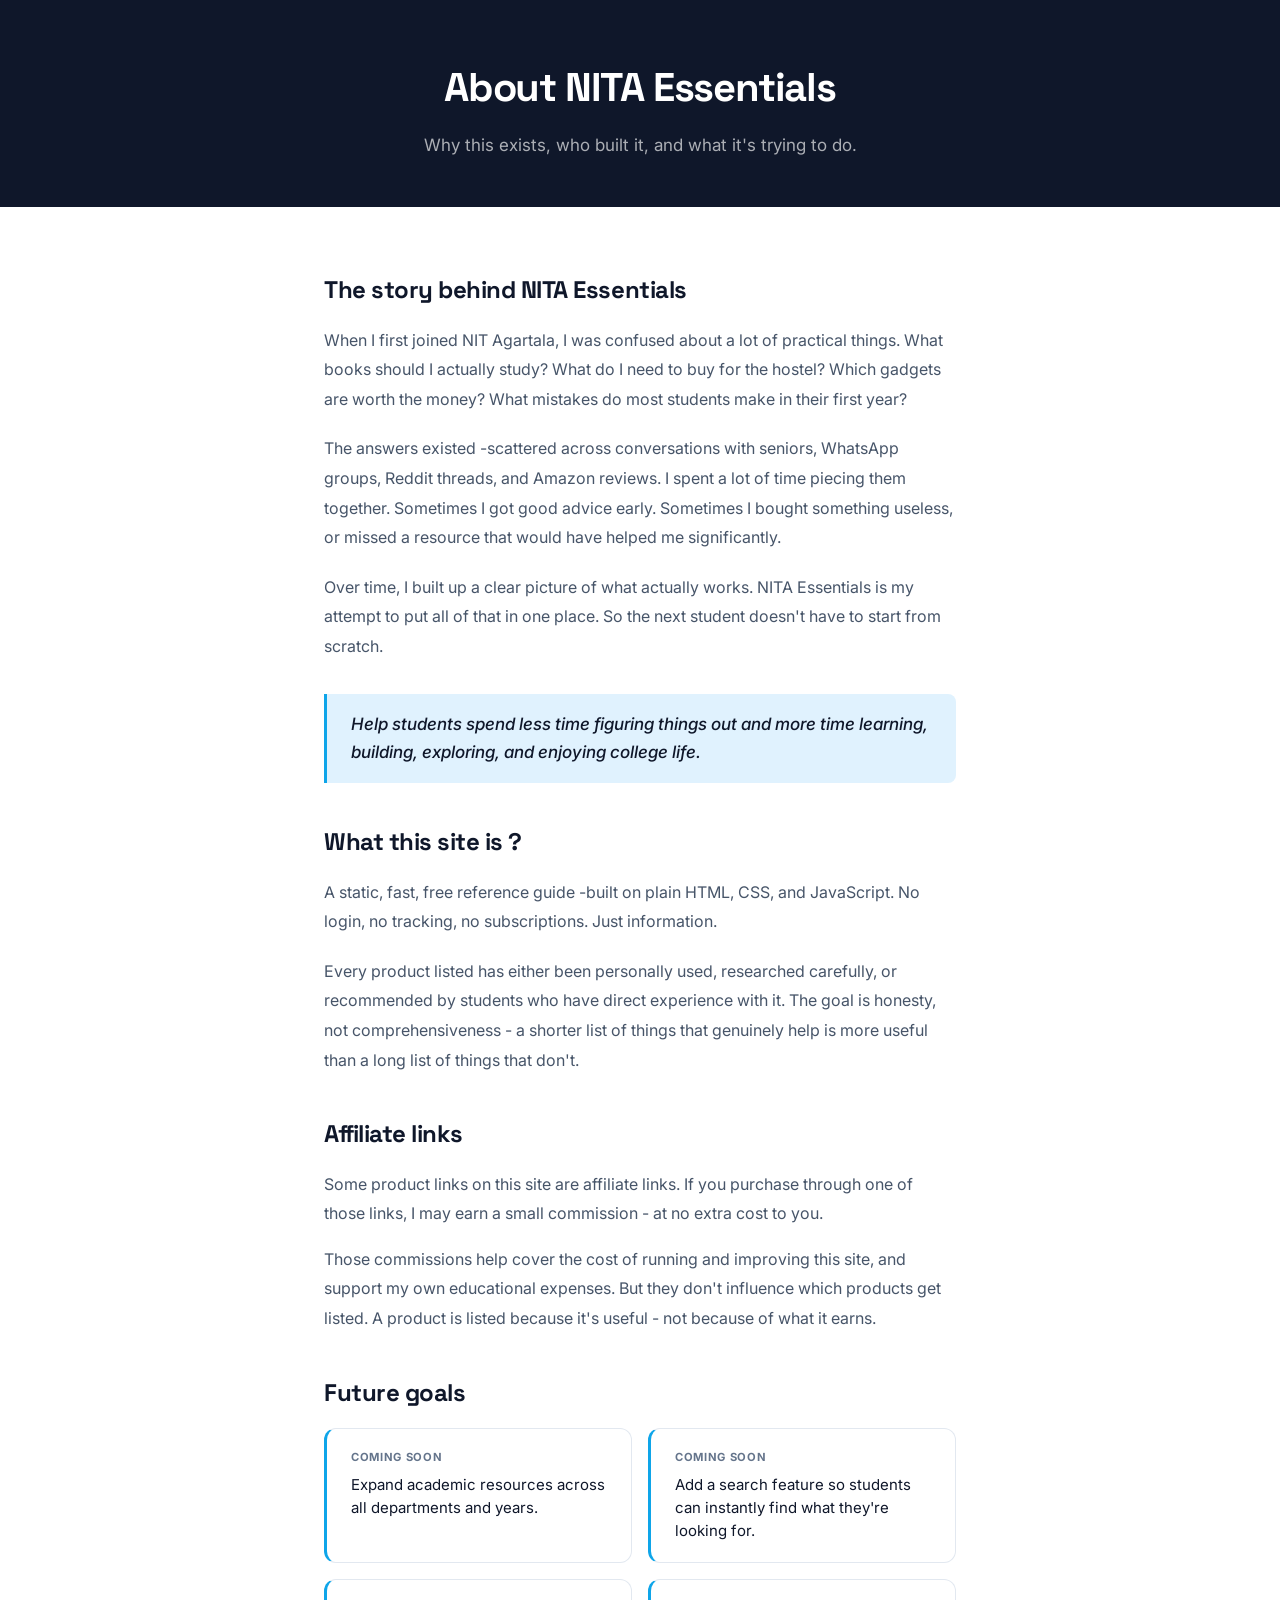
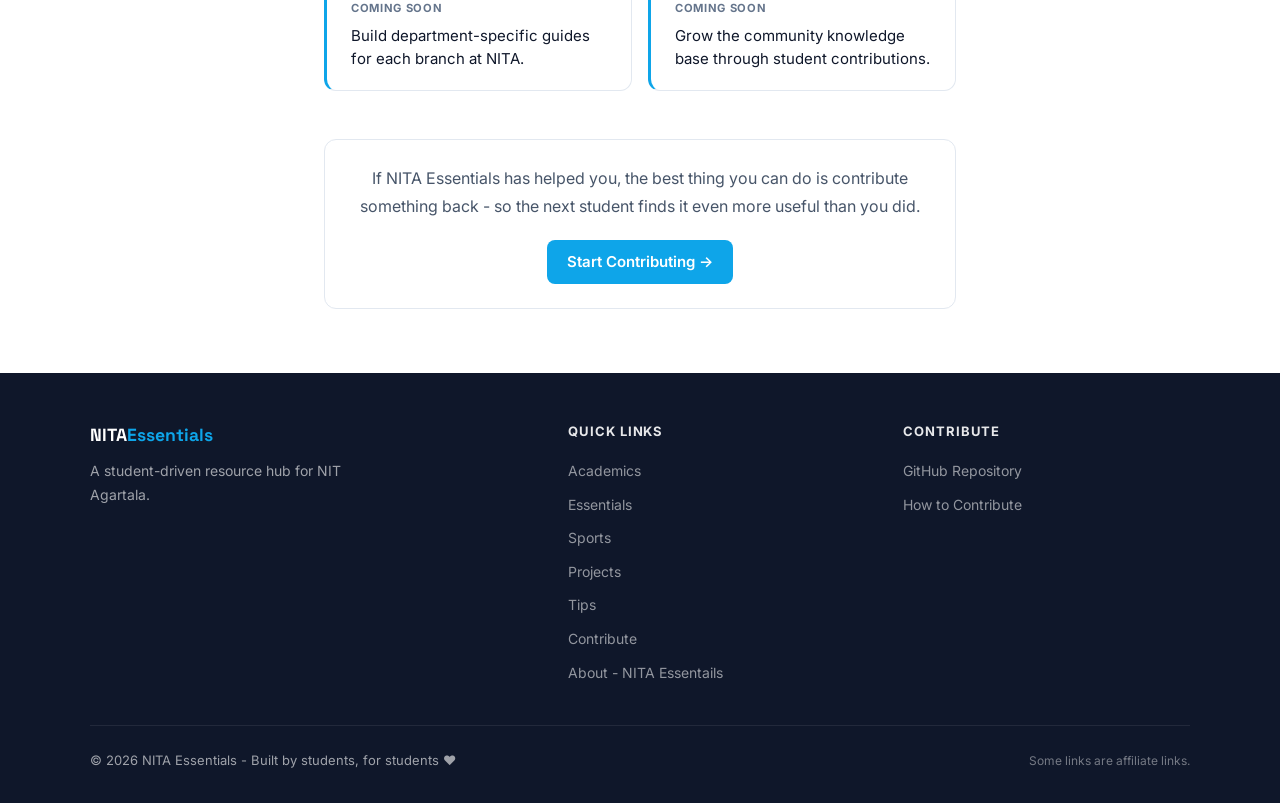
==== commit d475e1d1: "Merge pull request #52 from alif2606/alif-fetures-check Updated Contribute, about, studentproject pa" ====
--- a/about.html
+++ b/about.html
@@ -25,24 +25,6 @@
 </head>
 <body>
 
-<nav>
-  <div class="nav-inner">
-    <a href="index.html" class="nav-logo">NITA<span>Essentials</span></a>
-    <button class="hamburger" id="hamburger" aria-label="Toggle menu">
-      <span></span><span></span><span></span>
-    </button>
-    <ul class="nav-links" id="nav-links">
-      <li><a href="index.html">Home</a></li>
-      <li><a href="academics.html">Academics</a></li>
-      <li><a href="essentials.html">Essentials</a></li>
-      <li><a href="sports.html">Sports</a></li>
-      <li><a href="projects.html">Projects</a></li>
-      <li><a href="tips.html">Tips</a></li>
-      <li><a href="contribute.html">Contribute</a></li>
-      <li><a href="about.html" class="active">About</a></li>
-    </ul>
-  </div>
-</nav>
 
 <div class="page-hero">
   <div class="container">
@@ -54,7 +36,7 @@
 <section class="section section-alt">
   <div class="container" style="max-width:680px;">
 
-    <h2 class="section-title" style="margin-bottom:1rem;">The story</h2>
+    <h2 class="section-title" style="margin-bottom:1rem;">The story behind NITA Essentials</h2>
     <p style="color:var(--text-light); line-height:1.85; margin-bottom:1.25rem; font-size:1rem;">When I first joined NIT Agartala, I was confused about a lot of practical things. What books should I actually study? What do I need to buy for the hostel? Which gadgets are worth the money? What mistakes do most students make in their first year?</p>
     <p style="color:var(--text-light); line-height:1.85; margin-bottom:1.25rem; font-size:1rem;">The answers existed -scattered across conversations with seniors, WhatsApp groups, Reddit threads, and Amazon reviews. I spent a lot of time piecing them together. Sometimes I got good advice early. Sometimes I bought something useless, or missed a resource that would have helped me significantly.</p>
     <p style="color:var(--text-light); line-height:1.85; margin-bottom:1.25rem; font-size:1rem;">Over time, I built up a clear picture of what actually works. NITA Essentials is my attempt to put all of that in one place. So the next student doesn't have to start from scratch.</p>
@@ -63,7 +45,7 @@
       <p style="font-size:1.0625rem; color:var(--navy); font-style:italic; font-weight:500; line-height:1.7;">Help students spend less time figuring things out and more time learning, building, exploring, and enjoying college life.</p>
     </blockquote>
 
-    <h2 class="section-title" style="margin-bottom:1rem; margin-top:2.5rem;">What this site is</h2>
+    <h2 class="section-title" style="margin-bottom:1rem; margin-top:2.5rem;">What this site is ?</h2>
     <p style="color:var(--text-light); line-height:1.85; margin-bottom:1.25rem; font-size:1rem;">A static, fast, free reference guide -built on plain HTML, CSS, and JavaScript. No login, no tracking, no subscriptions. Just information.</p>
     <p style="color:var(--text-light); line-height:1.85; margin-bottom:1.25rem; font-size:1rem;">Every product listed has either been personally used, researched carefully, or recommended by students who have direct experience with it. The goal is honesty, not comprehensiveness - a shorter list of things that genuinely help is more useful than a long list of things that don't.</p>
 
@@ -93,7 +75,7 @@
 
     <div style="margin-top:3rem; padding:1.5rem; background:var(--surface); border:1px solid var(--border); border-radius:var(--radius); text-align:center;">
       <p style="font-size:1rem; color:var(--text-light); margin-bottom:1.25rem; line-height:1.75;">If NITA Essentials has helped you, the best thing you can do is contribute something back - so the next student finds it even more useful than you did.</p>
-      <a href="contribute.html" class="btn btn-primary">Start Contributing →</a>
+      <a href="contribute.html#contributions" class="btn btn-primary">Start Contributing →</a>
     </div>
 
   </div>
@@ -111,9 +93,10 @@
         <li><a href="academics.html">Academics</a></li>
         <li><a href="essentials.html">Essentials</a></li>
         <li><a href="sports.html">Sports</a></li>
+        <li><a href="projects.html">Projects</a></li>          
         <li><a href="tips.html">Tips</a></li>
         <li><a href="contribute.html">Contribute</a></li>
-        <li><a href="about.html">About</a></li>
+        <li><a href="about.html">About - NITA Essentails</a></li>
       </ul>
     </div>
     <div class="footer-col">
